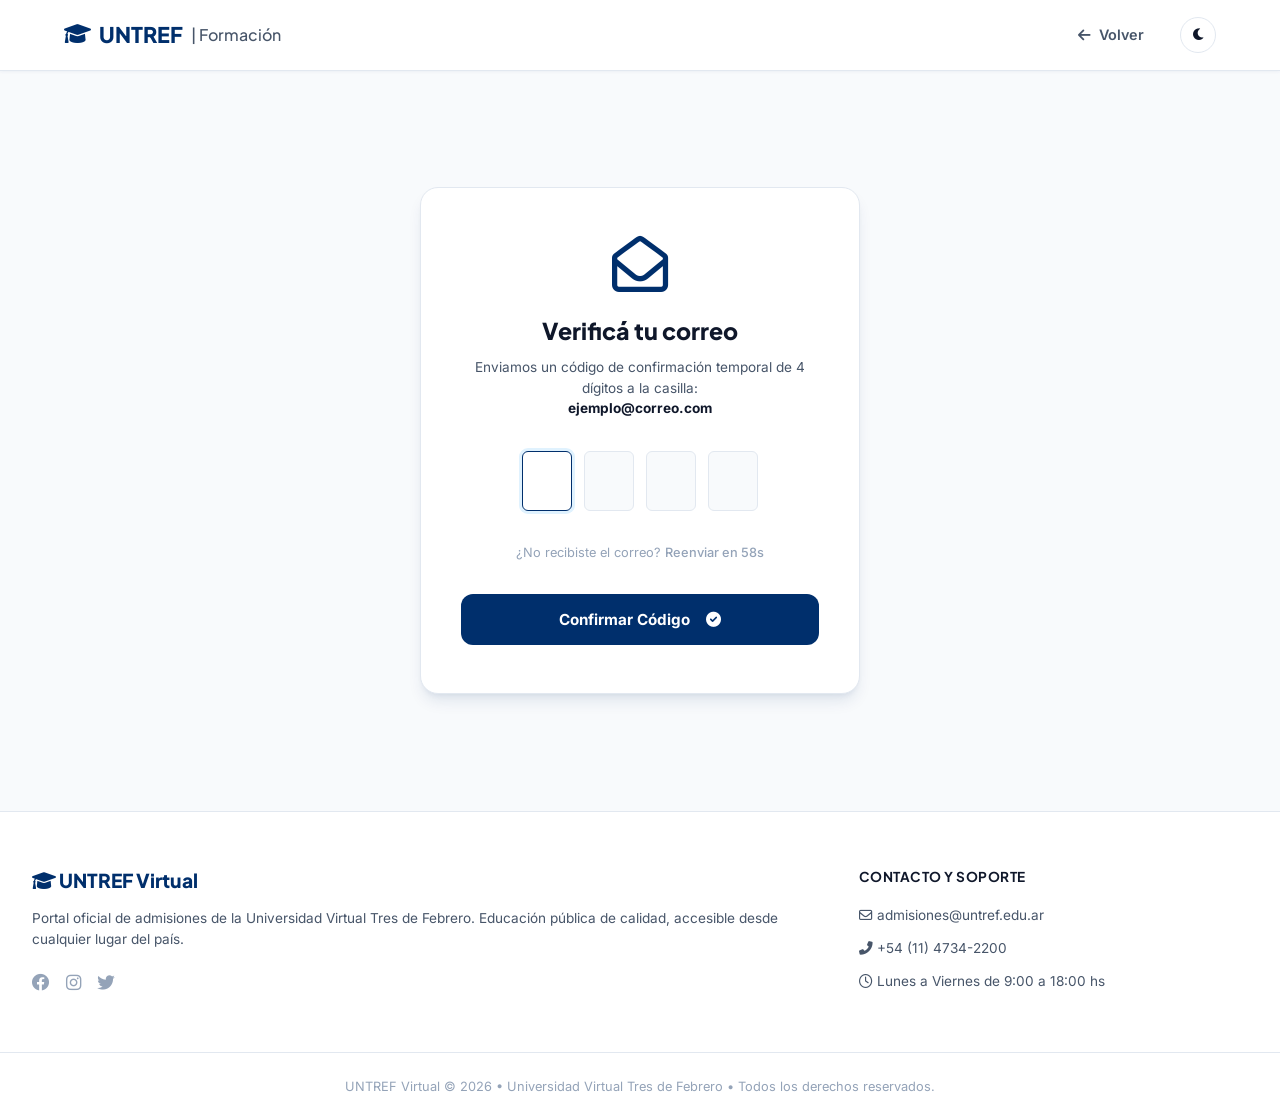
==== pages/confirmar-correo.html @ 9920d689 "Initial commit - TP visualizacion e interfaces - UNTREF Virtual" ====
<!DOCTYPE html>
<html lang="es">
<head>
    <meta charset="UTF-8">
    <meta name="viewport" content="width=device-width, initial-scale=1.0">
    <title>UNTREF | Confirmar Correo</title>
    <link rel="stylesheet" href="../css/global.css">
    <link rel="stylesheet" href="https://cdnjs.cloudflare.com/ajax/libs/font-awesome/6.0.0/css/all.min.css">
    <style>
        .verify-layout {
            display: flex;
            align-items: center;
            justify-content: center;
            min-height: calc(100vh - 160px);
            padding: 2rem;
            background-color: var(--fondo-principal);
        }

        .verify-card {
            background-color: var(--fondo-card);
            border: 1px solid var(--border-color);
            border-radius: var(--radius-lg);
            width: 100%;
            max-width: 440px;
            box-shadow: var(--shadow-lg);
            padding: 3rem 2.5rem;
            text-align: center;
        }

        .verify-icon {
            font-size: 3.5rem;
            color: var(--color-untref);
            margin-bottom: 1.5rem;
            animation: bounce 2s infinite;
        }

        @keyframes bounce {
            0%, 100% { transform: translateY(0); }
            50% { transform: translateY(-8px); }
        }

        .form-title {
            font-size: 1.45rem;
            font-weight: 800;
            margin-bottom: 0.75rem;
            color: var(--texto-principal);
        }

        .form-subtitle {
            font-size: 0.85rem;
            color: var(--texto-secundario);
            line-height: 1.5;
            margin-bottom: 2rem;
        }

        .email-highlight {
            font-weight: 700;
            color: var(--texto-principal);
            word-break: break-all;
        }

        .code-inputs {
            display: flex;
            justify-content: center;
            gap: 0.75rem;
            margin-bottom: 2rem;
        }

        .code-box {
            width: 50px;
            height: 60px;
            border-radius: var(--radius-sm);
            border: 1.5px solid var(--border-color);
            background-color: var(--fondo-principal);
            text-align: center;
            font-size: 1.5rem;
            font-weight: 800;
            color: var(--texto-principal);
            font-family: monospace;
            transition: var(--transition);
        }

        .code-box:focus {
            border-color: var(--color-untref);
            background-color: var(--fondo-card);
            box-shadow: 0 0 0 3px var(--color-tech-light);
            outline: none;
        }

        .resend-box {
            font-size: 0.8rem;
            color: var(--texto-muted);
            margin-bottom: 2rem;
        }

        .resend-link {
            color: var(--color-untref);
            text-decoration: none;
            font-weight: 700;
            cursor: pointer;
        }

        .resend-link.disabled {
            color: var(--texto-muted);
            cursor: not-allowed;
            font-weight: 500;
        }
    </style>
</head>
<body>

    <!-- NAV BAR -->
    <nav class="navbar">
        <a href="../index.html" class="logo-untref">
            <i class="fas fa-graduation-cap"></i> UNTREF <span>| Formación</span>
        </a>
        <div class="nav-menu" id="nav-menu">
            <a href="iniciar-sesion.html" class="nav-item"><i class="fas fa-arrow-left"></i> Volver</a>
        </div>
        <div class="nav-actions">
            <!-- Botón de Modo Oscuro -->
            <button id="theme-toggle" class="nav-item-btn" aria-label="Cambiar modo de pantalla">
                <i class="fas fa-moon"></i>
            </button>
        </div>
    </nav>

    <!-- VERIFICACIÓN DE EMAIL -->
    <div class="verify-layout">
        <div class="verify-card">
            <i class="far fa-envelope-open verify-icon"></i>
            <h3 class="form-title">Verificá tu correo</h3>
            <p class="form-subtitle">Enviamos un código de confirmación temporal de 4 dígitos a la casilla:<br><span class="email-highlight" id="email-target">ejemplo@correo.com</span></p>
            
            <form onsubmit="handleVerification(event)">
                <div class="code-inputs">
                    <input type="text" maxlength="1" class="code-box" required oninput="moveNext(this, 'box-2')" id="box-1">
                    <input type="text" maxlength="1" class="code-box" required oninput="moveNext(this, 'box-3')" id="box-2" onkeydown="movePrev(event, 'box-1')">
                    <input type="text" maxlength="1" class="code-box" required oninput="moveNext(this, 'box-4')" id="box-3" onkeydown="movePrev(event, 'box-2')">
                    <input type="text" maxlength="1" class="code-box" required oninput="moveNext(this, '')" id="box-4" onkeydown="movePrev(event, 'box-3')">
                </div>

                <div class="resend-box">
                    ¿No recibiste el correo? <span id="countdown-text" class="resend-link disabled">Reenviar en 60s</span>
                </div>

                <button type="submit" class="btn btn-primary btn-full" style="padding: 1rem; font-size: 0.95rem;">
                    Confirmar Código <i class="fas fa-check-circle" style="margin-left: 0.5rem;"></i>
                </button>
            </form>
        </div>
    </div>

    <!-- FOOTER -->
    <footer>
        <div class="footer-container">
            <div class="footer-col">
                <h3 style="font-size: 1.2rem; color: var(--color-untref); margin-bottom: 1rem; font-weight: 800;">
                    <i class="fas fa-graduation-cap"></i> UNTREF Virtual
                </h3>
                <p>Portal oficial de admisiones de la Universidad Virtual Tres de Febrero. Educación pública de calidad, accesible desde cualquier lugar del país.</p>
                <div style="display:flex; gap:1rem; margin-top:1.25rem; font-size:1.1rem;">
                    <a href="#" style="color:var(--texto-muted);"><i class="fab fa-facebook"></i></a>
                    <a href="#" style="color:var(--texto-muted);"><i class="fab fa-instagram"></i></a>
                    <a href="#" style="color:var(--texto-muted);"><i class="fab fa-twitter"></i></a>
                </div>
            </div>

            <div class="footer-col">
                <h4>Contacto y Soporte</h4>
                <p style="margin-bottom:0.75rem;"><i class="far fa-envelope"></i> admisiones@untref.edu.ar</p>
                <p style="margin-bottom:0.75rem;"><i class="fas fa-phone-alt"></i> +54 (11) 4734-2200</p>
                <p><i class="far fa-clock"></i> Lunes a Viernes de 9:00 a 18:00 hs</p>
            </div>
        </div>
        <div class="footer-bottom">
            UNTREF Virtual © 2026 • Universidad Virtual Tres de Febrero • Todos los derechos reservados.
        </div>
    </footer>

    <!-- LOGIC SCRIPTS -->
    <script src="../js/main.js"></script>
    <script>
        const params = new URLSearchParams(window.location.search);
        const email = params.get('email') || 'ejemplo@correo.com';
        const nextUrl = params.get('next') || '../index.html';

        document.getElementById('email-target').innerText = email;
        document.getElementById('box-1').focus();

        // Auto-tab logic para los cuadros de código
        function moveNext(input, nextId) {
            // Asegurar que solo sea un dígito numérico
            input.value = input.value.replace(/\D/g, '');
            
            if (input.value.length === 1 && nextId !== '') {
                const nextInput = document.getElementById(nextId);
                if (nextInput) nextInput.focus();
            }
        }

        function movePrev(event, prevId) {
            if (event.key === 'Backspace' && event.target.value.length === 0) {
                const prevInput = document.getElementById(prevId);
                if (prevInput) {
                    prevInput.focus();
                    prevInput.value = '';
                }
            }
        }

        // Cuenta regresiva de reenvío de código (Bugfix: reinicio de intervalo)
        let countdown = 60;
        const countdownText = document.getElementById('countdown-text');
        let timerInterval = null;

        function iniciarCountdown() {
            countdown = 60;
            countdownText.innerText = `Reenviar en ${countdown}s`;
            countdownText.classList.add('disabled');
            countdownText.onclick = null;
            
            if (timerInterval) clearInterval(timerInterval);
            
            timerInterval = setInterval(() => {
                countdown--;
                if (countdown > 0) {
                    countdownText.innerText = `Reenviar en ${countdown}s`;
                } else {
                    clearInterval(timerInterval);
                    countdownText.innerText = 'Reenviar código';
                    countdownText.classList.remove('disabled');
                    countdownText.onclick = () => {
                        alert('Código reenviado con éxito al correo registrado.');
                        iniciarCountdown(); // Reiniciar la cuenta regresiva e intervalo
                    };
                }
            }, 1000);
        }

        // Inicializar al cargar
        iniciarCountdown();

        function handleVerification(event) {
            event.preventDefault();
            
            // Simular éxito de verificación
            const name = localStorage.getItem("untref_temp_register_name") || "Alumno";
            localStorage.setItem("untref_user_name", name);
            localStorage.removeItem("untref_temp_register_name");
            
            alert('¡Correo verificado con éxito! Cuenta activada.');
            
            // Redirigir
            window.location.href = nextUrl;
        }
    </script>
</body>
</html>
---- css/global.css ----
/* css/global.css */
@import url('variables.css');
@import url('https://fonts.googleapis.com/css2?family=Inter:wght@300;400;500;600;700;800&family=Plus+Jakarta+Sans:wght@500;600;700;800&display=swap');

/* --- Resets y Estilos Base (Gestalt: Cierre y Semejanza) --- */
* {
  margin: 0;
  padding: 0;
  box-sizing: border-box;
  transition: background-color 0.3s ease, border-color 0.3s ease, color 0.3s ease;
}

body {
  font-family: var(--fuente-principal);
  background-color: var(--fondo-principal);
  color: var(--texto-principal);
  min-height: 100vh;
  display: flex;
  flex-direction: column;
  line-height: 1.5;
  overflow-x: hidden;
}

h1, h2, h3, h4, h5, h6 {
  font-family: var(--fuente-titulo);
  font-weight: 700;
  color: var(--texto-principal);
  line-height: 1.25;
}

/* --- Barra de Navegación Premium (Nielsen Heuristics #1: Visibilidad del Sistema) --- */
.navbar {
  background-color: var(--fondo-navbar);
  border-bottom: 1px solid var(--border-color);
  padding: 1rem 4rem;
  display: flex;
  justify-content: space-between;
  align-items: center;
  position: sticky;
  top: 0;
  z-index: 100;
  box-shadow: var(--shadow-sm);
}

.nav-actions {
  display: flex;
  align-items: center;
  gap: 1rem;
}

.logo-untref {
  display: flex;
  align-items: center;
  gap: 0.5rem;
  font-family: var(--fuente-titulo);
  font-weight: 800;
  font-size: 1.35rem;
  color: var(--color-untref);
  text-decoration: none;
}

.logo-untref span {
  font-weight: 500;
  color: var(--texto-secundario);
  font-size: 1rem;
}

.nav-menu {
  display: flex;
  align-items: center;
  gap: 1.5rem;
  margin-left: auto;
  margin-right: 1.5rem;
}

.nav-item {
  text-decoration: none;
  color: var(--texto-secundario);
  font-weight: 600;
  font-size: 0.9rem;
  display: flex;
  align-items: center;
  gap: 0.5rem;
  padding: 0.5rem 0.75rem;
  border-radius: var(--radius-sm);
}

.nav-item:hover {
  color: var(--color-untref);
  background-color: var(--fondo-principal);
}

/* --- Menu Desplegable de Perfil (Nielsen #3: Control de Usuario) --- */
.profile-dropdown {
  position: relative;
  display: flex;
  align-items: center;
  height: 100%;
}

.profile-dropdown-trigger {
  cursor: pointer;
  display: flex;
  align-items: center;
  gap: 0.5rem;
  padding: 0.5rem 1rem;
  border-radius: var(--radius);
  color: var(--texto-secundario);
  font-weight: 600;
  font-size: 0.9rem;
  text-decoration: none;
  transition: var(--transition);
}

.profile-dropdown:hover .profile-dropdown-trigger {
  color: var(--color-untref);
  background-color: var(--fondo-principal);
}

.profile-dropdown-menu {
  display: none;
  position: absolute;
  right: 0;
  top: 100%;
  background-color: var(--fondo-card);
  border: 1px solid var(--border-color);
  border-radius: var(--radius);
  min-width: 170px;
  box-shadow: var(--shadow-lg);
  z-index: 1000;
  margin-top: 0;
  padding: 0.5rem 0;
  animation: slideDown 0.15s cubic-bezier(0.4, 0, 0.2, 1);
}

/* Puente invisible para mantener el hover al desplazar el mouse hacia abajo */
.profile-dropdown::after {
  content: '';
  position: absolute;
  top: 100%;
  right: 0;
  width: 100%;
  height: 12px;
  background: transparent;
  display: none;
}

.profile-dropdown:hover::after {
  display: block;
}

@keyframes slideDown {
  from { opacity: 0; transform: translateY(-5px); }
  to { opacity: 1; transform: translateY(0); }
}

.profile-dropdown:hover .profile-dropdown-menu {
  display: block;
}

.profile-dropdown-menu a {
  color: var(--texto-secundario);
  padding: 0.65rem 1.25rem;
  text-decoration: none;
  display: flex;
  align-items: center;
  gap: 0.75rem;
  font-size: 0.85rem;
  font-weight: 600;
  transition: var(--transition);
}

.profile-dropdown-menu a:hover {
  background-color: var(--fondo-principal);
  color: var(--color-untref);
}


.nav-item-btn {
  background: none;
  border: 1px solid var(--border-color);
  color: var(--texto-principal);
  padding: 0.5rem;
  border-radius: 50%;
  cursor: pointer;
  width: 36px;
  height: 36px;
  display: flex;
  align-items: center;
  justify-content: center;
}

.nav-item-btn:hover {
  background-color: var(--fondo-principal);
  border-color: var(--color-untref);
}

.cart-icon-wrapper {
  position: relative;
  cursor: pointer;
}

.cart-badge {
  position: absolute;
  top: -8px;
  right: -8px;
  background-color: var(--color-untref);
  color: white;
  font-size: 0.7rem;
  font-weight: 700;
  min-width: 18px;
  height: 18px;
  border-radius: 50%;
  display: flex;
  align-items: center;
  justify-content: center;
  padding: 2px;
}

/* --- Contenedor Principal --- */
.app-container {
  display: grid;
  grid-template-columns: 200px 1fr 240px; /* Layout de 3 columnas: filtros, catálogo, novedades */
  gap: 2rem;
  max-width: 1400px; /* Ampliado para acomodar las tres columnas de forma holgada */
  margin: 3rem auto;
  padding: 0 2rem;
  flex: 1;
}

/* --- Barra de Novedades y Anuncios (Derecha) --- */
.ads-sidebar {
  display: flex;
  flex-direction: column;
  gap: 1.25rem;
  position: sticky;
  top: 90px;
  height: fit-content;
}

.ad-card {
  background-color: var(--fondo-card);
  border: 1px solid var(--border-color);
  border-radius: var(--radius);
  padding: 1.25rem;
  box-shadow: var(--shadow-sm);
  transition: var(--transition);
  display: flex;
  flex-direction: column;
  gap: 0.5rem;
}

.ad-card:hover {
  box-shadow: var(--shadow);
  transform: translateY(-2px);
  border-color: var(--color-untref);
}

.ad-badge {
  font-size: 0.6rem;
  font-weight: 800;
  color: var(--color-tech);
  background-color: var(--color-tech-light);
  padding: 0.15rem 0.4rem;
  border-radius: 4px;
  width: fit-content;
  text-transform: uppercase;
  letter-spacing: 0.5px;
}

.ad-title {
  font-size: 0.9rem;
  font-weight: 700;
  color: var(--texto-principal);
  line-height: 1.25;
}

.ad-desc {
  font-size: 0.75rem;
  color: var(--texto-secundario);
  line-height: 1.45;
}

.ad-link {
  font-size: 0.75rem;
  font-weight: 700;
  color: var(--color-untref);
  text-decoration: none;
  display: flex;
  align-items: center;
  gap: 0.25rem;
  margin-top: 0.25rem;
  transition: var(--transition);
}

.ad-link:hover {
  color: var(--color-tech);
}


/* --- Barra Lateral (Gestalt: Proximidad) --- */
.sidebar {
  display: flex;
  flex-direction: column;
  gap: 0.5rem;
  height: fit-content;
}

.sidebar-title {
  font-size: 0.75rem;
  font-weight: 700;
  color: var(--texto-muted);
  text-transform: uppercase;
  letter-spacing: 0.05em;
  margin-bottom: 0.5rem;
  padding-left: 0.75rem;
}

.sidebar-link {
  text-decoration: none;
  color: var(--texto-secundario);
  padding: 0.75rem 1rem;
  border-radius: var(--radius);
  font-weight: 600;
  font-size: 0.95rem;
  display: flex;
  align-items: center;
  gap: 0.75rem;
}

.sidebar-link:hover {
  background-color: var(--border-color);
  color: var(--texto-principal);
}

.sidebar-link.active {
  background-color: var(--color-untref);
  color: #ffffff !important;
}

/* --- Grillas y Cards de Cursos (Gestalt: Cierre, Semejanza) --- */
.courses-grid {
  display: grid;
  grid-template-columns: repeat(3, 1fr);
  gap: 2rem;
  align-content: start;
}

.product-card {
  background-color: var(--fondo-card);
  border: 1px solid var(--border-color);
  border-radius: var(--radius);
  padding: 1.25rem; /* Ajustado de 1.5rem a 1.25rem para dar más espacio horizontal */
  display: flex;
  flex-direction: column;
  justify-content: space-between;
  height: 335px; /* Ajustada altura para mayor respiro */
  box-shadow: var(--shadow-sm);
  overflow: hidden;
}

.product-card:hover {
  transform: translateY(-4px);
  box-shadow: var(--shadow-lg);
  border-color: var(--color-untref);
}

.product-card-header {
  display: flex;
  justify-content: space-between;
  align-items: flex-start;
  height: 24px;
}

.product-card-body {
  display: flex;
  flex-direction: column;
  gap: 0.5rem;
  margin: 0.75rem 0;
  flex-grow: 1;
}

.product-card-title {
  font-family: var(--fuente-titulo);
  font-size: 1.1rem;
  font-weight: 700;
  line-height: 1.3;
  color: var(--texto-principal);
  height: 2.8rem; /* Reserva exacta para 2 líneas */
  overflow: hidden;
  display: -webkit-box;
  -webkit-line-clamp: 2;
  -webkit-box-orient: vertical;
}

.product-card-desc {
  font-size: 0.8rem;
  color: var(--texto-secundario);
  line-height: 1.45;
  height: 4.3rem; /* Reserva exacta para 3 líneas */
  overflow: hidden;
  display: -webkit-box;
  -webkit-line-clamp: 3;
  -webkit-box-orient: vertical;
}

.product-card-meta {
  display: flex;
  gap: 1rem;
  font-size: 0.75rem;
  color: var(--texto-muted);
  font-weight: 500;
  height: 1.2rem;
  align-items: center;
}

.product-card-footer {
  border-top: 1px solid var(--border-color);
  padding-top: 0.75rem;
  display: flex;
  justify-content: space-between;
  align-items: center;
  height: 40px;
}

.product-card-footer strong {
  font-size: 1.05rem;
  font-weight: 800;
  white-space: nowrap;
}



.course-badge {
  font-size: 0.7rem;
  font-weight: 700;
  padding: 0.2rem 0.5rem;
  border-radius: 4px;
  text-transform: uppercase;
}

.badge-popular {
  background-color: rgba(217, 119, 6, 0.15);
  color: var(--color-warning);
}

.badge-gratis {
  background-color: rgba(22, 163, 74, 0.15);
  color: var(--color-success);
}

/* --- Botones Comunes --- */
.btn {
  display: inline-flex;
  align-items: center;
  justify-content: center;
  gap: 0.5rem;
  font-family: var(--fuente-principal);
  font-weight: 700;
  font-size: 0.9rem;
  padding: 0.75rem 1.5rem;
  border-radius: var(--radius);
  border: none;
  cursor: pointer;
  text-decoration: none;
  text-align: center;
}

.btn-primary {
  background-color: var(--color-untref);
  color: #ffffff !important;
}

.btn-primary:hover {
  background-color: var(--color-untref-hover);
}

.btn-secondary {
  background-color: var(--fondo-input);
  color: var(--texto-secundario);
  border: 1px solid var(--border-color);
}

.btn-secondary:hover {
  background-color: var(--border-color);
  color: var(--texto-principal);
}

.btn-success {
  background-color: var(--color-success);
  color: #ffffff !important;
}

.btn-success:hover {
  background-color: var(--color-success-hover);
}

.btn-sm {
  padding: 0.5rem 1rem;
  font-size: 0.8rem;
  border-radius: var(--radius-sm);
}

.btn-full {
  width: 100%;
}

/* --- Formularios Interactivos (Nielsen Heuristics #5: Prevención de Errores) --- */
.form-group {
  margin-bottom: 1.25rem;
  display: flex;
  flex-direction: column;
  gap: 0.35rem;
}

.form-group label {
  font-size: 0.85rem;
  font-weight: 600;
  color: var(--texto-secundario);
}

.form-group input,
.form-group select,
.form-group textarea {
  width: 100%;
  padding: 0.75rem 1rem;
  background-color: var(--fondo-input);
  border: 1.5px solid var(--border-color);
  border-radius: var(--radius-sm);
  font-family: var(--fuente-principal);
  font-size: 0.9rem;
  color: var(--texto-principal);
}

.form-group input:focus,
.form-group select:focus,
.form-group textarea:focus {
  outline: none;
  border-color: var(--border-focus);
  background-color: var(--fondo-card);
  box-shadow: 0 0 0 3px rgba(56, 189, 248, 0.15);
}

.form-group input.invalid,
.form-group select.invalid {
  border-color: var(--color-danger);
  background-color: rgba(220, 38, 38, 0.03);
}

.error-message {
  font-size: 0.75rem;
  color: var(--color-danger);
  font-weight: 600;
  display: none;
}

.form-group input.invalid ~ .error-message {
  display: block;
}

.form-row {
  display: grid;
  grid-template-columns: 1fr 1fr;
  gap: 1.5rem;
}

/* --- Barra de Progreso y Pasos --- */
.steps-progress {
  display: flex;
  justify-content: space-between;
  align-items: center;
  position: relative;
  margin-bottom: 2.5rem;
}

.steps-progress::before {
  content: '';
  position: absolute;
  top: 50%;
  left: 0;
  transform: translateY(-50%);
  width: 100%;
  height: 2px;
  background-color: var(--border-color);
  z-index: 1;
}

.step-item {
  position: relative;
  z-index: 2;
  background-color: var(--fondo-principal);
  padding: 0 0.5rem;
  font-size: 0.85rem;
  font-weight: 700;
  color: var(--texto-muted);
  display: flex;
  align-items: center;
  gap: 0.5rem;
}

.step-item.active {
  color: var(--color-untref);
}

.step-item.completed {
  color: var(--color-success);
}

/* --- Breadcrumbs --- */
.breadcrumb {
  display: flex;
  align-items: center;
  gap: 0.5rem;
  font-size: 0.8rem;
  font-weight: 600;
  color: var(--texto-muted);
  margin-bottom: 1.5rem;
}

.breadcrumb a {
  color: var(--color-tech);
  text-decoration: none;
}

.breadcrumb a:hover {
  text-decoration: underline;
}

/* --- Modales de Éxito --- */
.modal-overlay {
  position: fixed;
  top: 0;
  left: 0;
  width: 100%;
  height: 100%;
  background-color: rgba(15, 23, 42, 0.7);
  backdrop-filter: blur(4px);
  z-index: 1000;
  display: none;
  align-items: center;
  justify-content: center;
}

.modal-overlay.active {
  display: flex;
}

.modal-card {
  background-color: var(--fondo-card);
  border-radius: var(--radius-lg);
  padding: 2.5rem;
  max-width: 480px;
  width: 90%;
  text-align: center;
  box-shadow: var(--shadow-lg);
  border: 1px solid var(--border-color);
}

.modal-icon {
  width: 64px;
  height: 64px;
  background-color: rgba(22, 163, 74, 0.1);
  color: var(--color-success);
  border-radius: 50%;
  display: flex;
  align-items: center;
  justify-content: center;
  font-size: 2rem;
  margin: 0 auto 1.5rem auto;
}

/* --- Footer --- */
footer {
  margin-top: auto;
  background-color: var(--fondo-card);
  border-top: 1px solid var(--border-color);
  color: var(--texto-secundario);
}

.footer-container {
  display: grid;
  grid-template-columns: 2fr 1fr;
  gap: 3rem;
  max-width: 1400px;
  margin: 0 auto;
  padding: 3.5rem 2rem;
}

.footer-col h4 {
  font-size: 0.85rem;
  color: var(--texto-principal);
  font-weight: 700;
  text-transform: uppercase;
  margin-bottom: 1.25rem;
  letter-spacing: 0.5px;
}

.footer-col p {
  font-size: 0.85rem;
  line-height: 1.55;
  color: var(--texto-secundario);
}

.download-list {
  list-style: none;
  padding: 0;
  display: flex;
  flex-direction: column;
  gap: 0.85rem;
}

.download-list li a {
  text-decoration: none;
  color: var(--texto-secundario);
  font-size: 0.85rem;
  font-weight: 600;
  display: flex;
  align-items: center;
  gap: 0.65rem;
  transition: var(--transition);
}

.download-list li a:hover {
  color: var(--color-tech);
}

.footer-links {
  list-style: none;
  display: flex;
  flex-direction: column;
  gap: 0.75rem;
}

.footer-links li a {
  text-decoration: none;
  color: var(--texto-secundario);
  font-size: 0.85rem;
  transition: var(--transition);
}

.footer-links li a:hover {
  color: var(--color-untref);
}

.footer-bottom {
  text-align: center;
  padding: 1.5rem 0;
  border-top: 1px solid var(--border-color);
  font-size: 0.8rem;
  color: var(--texto-muted);
}

/* --- Hamburger Menu (Mobile Navigation) --- */
.menu-toggle {
  display: none;
  background: none;
  border: none;
  font-size: 1.5rem;
  color: var(--texto-principal);
  cursor: pointer;
}

.menu-close {
  display: none;
  background: none;
  border: none;
  font-size: 1.5rem;
  color: var(--texto-principal);
  cursor: pointer;
  align-self: flex-end;
  margin-bottom: 2rem;
}

/* ==========================================================================
   RESPONSIVE DESIGN (Nielsen #4)
   ========================================================================== */
@media (max-width: 900px) {
  .navbar {
    padding: 1rem 2rem;
  }
  
  .menu-toggle {
    display: block;
  }

  .nav-menu {
    position: fixed;
    top: 0;
    right: -100%;
    height: 100vh;
    width: 280px;
    background-color: var(--fondo-navbar);
    flex-direction: column;
    align-items: flex-start;
    padding: 2rem;
    box-shadow: var(--shadow-lg);
    z-index: 1001;
    transition: right 0.3s cubic-bezier(0.4, 0, 0.2, 1);
    margin-left: 0;
    margin-right: 0;
  }

  .nav-menu.open {
    right: 0;
  }

  .menu-close {
    display: block;
  }

  .app-container {
    grid-template-columns: 1fr;
    gap: 2rem;
    margin: 1.5rem auto;
    padding: 0 1rem;
  }

  .sidebar {
    display: none; /* Let's show as floating filter modal or select input if needed */
  }

  .ads-sidebar {
    display: none; /* Ocultar barra de novedades en móviles */
  }

  .courses-grid {
    grid-template-columns: repeat(2, 1fr);
  }

  .footer-container {
    grid-template-columns: 1fr;
    gap: 2rem;
    padding: 2.5rem 1.5rem;
  }
}

@media (max-width: 600px) {
  .courses-grid {
    grid-template-columns: 1fr;
  }

  .form-row {
    grid-template-columns: 1fr;
    gap: 0;
  }
}
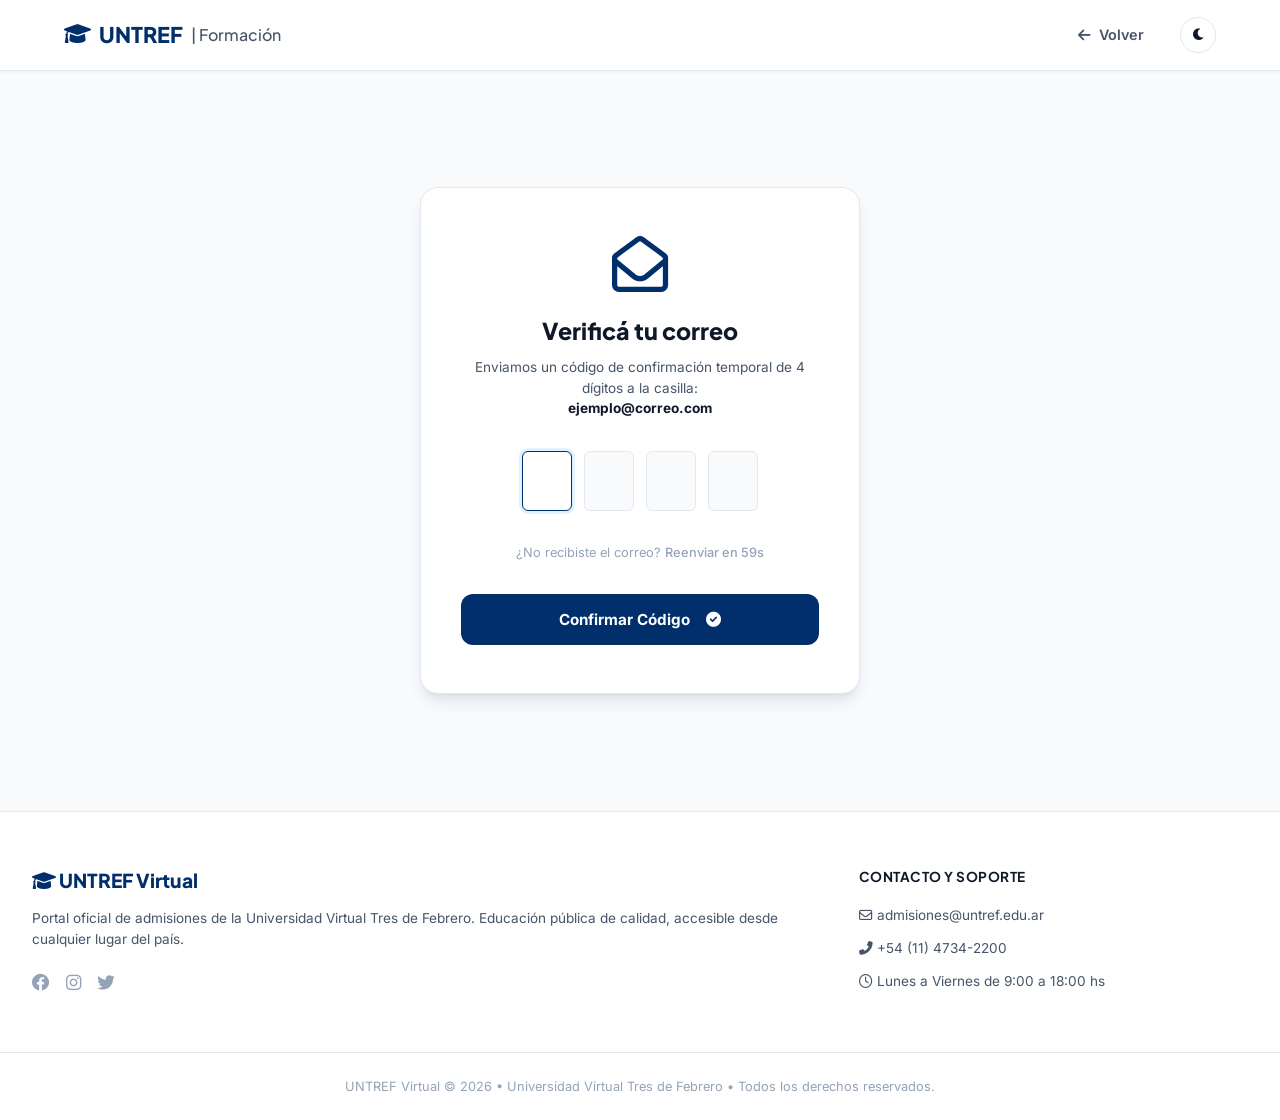
==== commit f06d41be: "fix: persist registration email and default phone number on verification" ====
--- a/pages/confirmar-correo.html
+++ b/pages/confirmar-correo.html
@@ -246,8 +246,14 @@
             
             // Simular éxito de verificación
             const name = localStorage.getItem("untref_temp_register_name") || "Alumno";
+            const emailPers = localStorage.getItem("untref_temp_register_email") || "alumno@correo.com";
+            
             localStorage.setItem("untref_user_name", name);
+            localStorage.setItem("untref_user_email_personal", emailPers);
+            localStorage.setItem("untref_user_phone", "+54 (11) 9988-7766"); // Teléfono ficticio por defecto
+            
             localStorage.removeItem("untref_temp_register_name");
+            localStorage.removeItem("untref_temp_register_email");
             
             alert('¡Correo verificado con éxito! Cuenta activada.');
             
